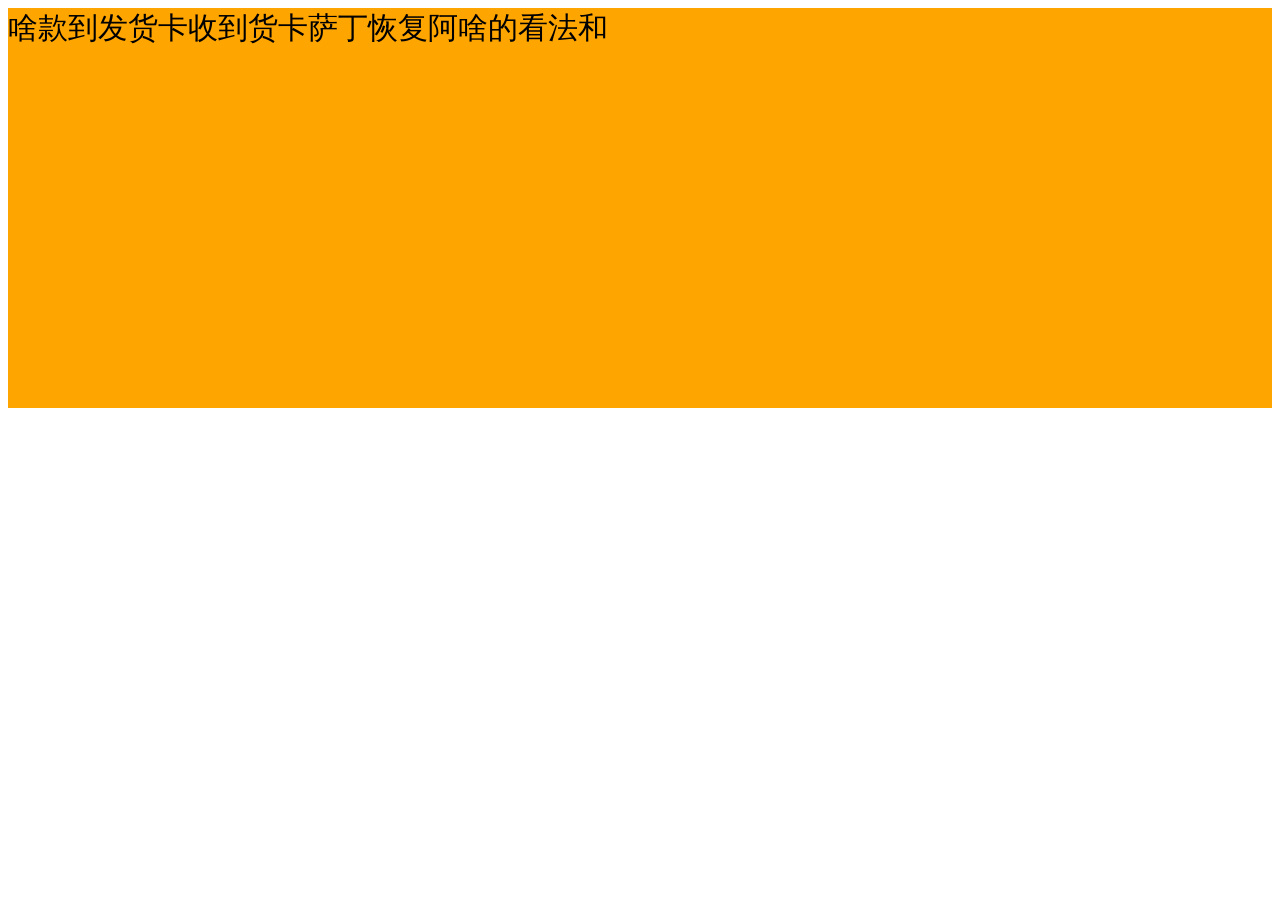
==== test.html @ 4d2e92f6 "移动端适配" ====
<!DOCTYPE html>
<html lang="en">

<head>
    <meta charset="UTF-8">
    <!-- <meta name="viewport" content="width=device-width, initial-scale=1.0"> -->
    <meta http-equiv="X-UA-Compatible" content="ie=edge">
    <title>Document</title>
</head>
<style>
    html {
        font-size: 10px;
    }
    
    .test {
        height: 40rem;
        width: 100%;
        background-color: orange;
        font-size: 3rem;
    }
</style>

<body>
    <div class="test">啥款到发货卡收到货卡萨丁恢复阿啥的看法和</div>
</body>

</html>
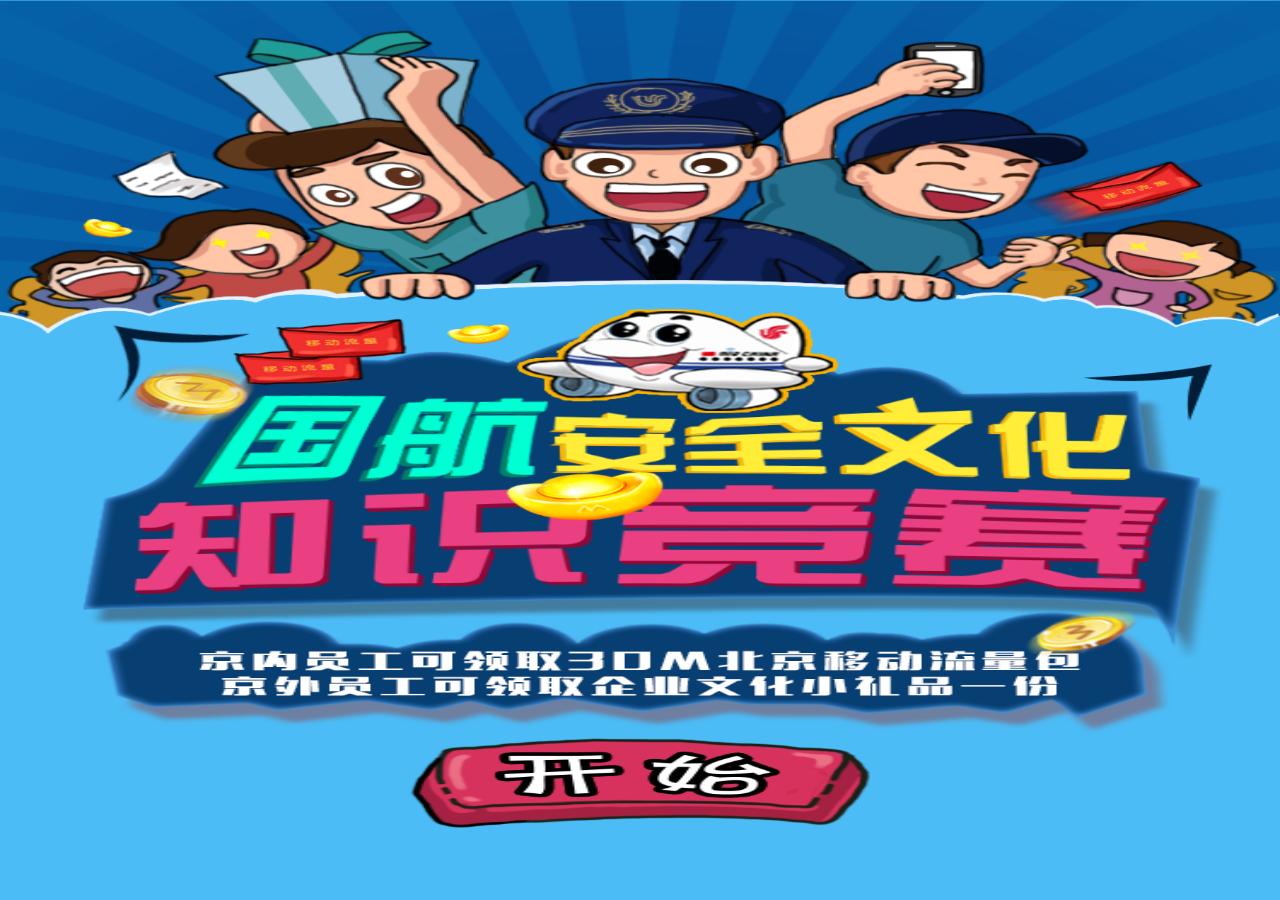
==== commit e57cf411: "rem移动端适配的例子" ====
--- a/test.html
+++ b/test.html
@@ -3,25 +3,387 @@
 
 <head>
     <meta charset="UTF-8">
-    <!-- <meta name="viewport" content="width=device-width, initial-scale=1.0"> -->
-    <meta http-equiv="X-UA-Compatible" content="ie=edge">
-    <title>Document</title>
+    <meta content="width=device-width, initial-scale=1.0, maximum-scale=1.0, minimum-scale=1.0, user-scalable=0,maximum-scale=1, user-scalable=no" name="viewport">
+    <script src="./lib/jquery-3.1.1.min.js"></script>
+    <script src="./lib/swiper-3.4.1.min.js"></script>
+    <link rel="stylesheet" href="./lib/swiper-3.4.1.min.css" type="text/css">
+    <link rel="stylesheet" href="./css/main.1.css" type="text/css">
+    <title>国航安全文化知识竞赛</title>
 </head>
-<style>
-    html {
-        font-size: 10px;
-    }
-    
-    .test {
-        height: 40rem;
-        width: 100%;
-        background-color: orange;
-        font-size: 3rem;
-    }
-</style>
 
 <body>
-    <div class="test">啥款到发货卡收到货卡萨丁恢复阿啥的看法和</div>
+    <div class="swiper-container" style="height: 100%;width: 100%;">
+        <div class="swiper-wrapper">
+            <div class="swiper-slide swiper-no-swiping container">
+                <div class="home">
+                    <img src="./images/home.jpg" alt="waiting">
+                    <img class="begin" id="begin" src="./images/begin.png" alt="waiting">
+                </div>
+            </div>
+            <div class="swiper-slide swiper-no-swiping container">
+                <div class="person">
+                    <img src="./images/person.png" alt="waiting">
+                    <span class="question">国航的首要使命是什么？</span>
+                </div>
+                <div class="center">
+                    <!-- <span class="pageCount">1/5</span> -->
+                    <img class="pop" src="./images/pop1.png" alt="waiting">
+                    <img class="next" src="./images/next.png" alt="waiting">
+                    <div class="answer">
+                        <span class="answer_item" index="1-1">A.我要飞得更高</span>
+                        <span class="answer_item" index="1-2">B.安全第一</span>
+                        <span class="answer_item" index="1-3">C.题目不是告诉正确答案了嘛!:什么</span>
+                    </div>
+                </div>
+                <div class="bottom">
+                    <img src="./images/bottom.png" alt="waiting">
+                </div>
+                <div class="bottom-text msg">
+                </div>
+            </div>
+            <div class="swiper-slide swiper-no-swiping container">
+                <div class="person">
+                    <img src="./images/person.png" alt="waiting">
+                    <span class="question">"三坚持四严一保证"里面的"四严"指的是什么？</span>
+                </div>
+                <div class="center">
+                    <!-- <span class="pageCount">2/5</span> -->
+                    <img class="pop" src="./images/pop2.png" alt="waiting">
+                    <img class="next" src="./images/next.png" alt="waiting">
+                    <div class="answer">
+                        <span class="answer_item" index="2-1">A.严密的组织、严格的训练、严明的纪律、严谨的作风</span>
+                        <span class="answer_item" index="2-2">B.严密的组织、严格的训练、严明的纪律、严酷的作风</span>
+                        <span class="answer_item" index="2-3">C.严实、严密、严苛、颜值</span>
+                    </div>
+                </div>
+                <div class="bottom">
+                    <img src="./images/bottom.png" alt="waiting">
+                </div>
+                <div class="bottom-text msg">
+                </div>
+            </div>
+            <div class="swiper-slide swiper-no-swiping container">
+                <div class="person">
+                    <img src="./images/person.png" alt="waiting">
+                    <span class="question">为什么飞机上不能用手机？</span>
+                </div>
+                <div class="center">
+                    <!-- <span class="pageCount">3/5</span> -->
+                    <img class="pop" src="./images/pop3.png" alt="waiting">
+                    <img class="next" src="./images/next.png" alt="waiting">
+                    <div class="answer">
+                        <span class="answer_item" index="3-1">A.电磁波会干扰飞机导航</span>
+                        <span class="answer_item" index="3-2">B.使用手机会打扰到其他乘客</span>
+                        <span class="answer_item" index="3-3">C.拒绝各种姿势的自拍</span>
+                    </div>
+                </div>
+                <div class="bottom">
+                    <img src="./images/bottom.png" alt="waiting">
+                </div>
+                <div class="bottom-text msg">
+                </div>
+            </div>
+            <div class="swiper-slide swiper-no-swiping container">
+                <div class="person">
+                    <img src="./images/person.png" alt="waiting">
+                    <span class="question">国内航班能随身携带多少液体化妆品？</span>
+                </div>
+                <div class="center">
+                    <!--  <span class="pageCount">4/5</span> -->
+                    <img class="pop" src="./images/pop4.png" alt="waiting">
+                    <img class="next" src="./images/next.png" alt="waiting">
+                    <div class="answer">
+                        <span class="answer_item" index="4-1">A.只要你的行李包能装下，谁管你</span>
+                        <span class="answer_item" index="4-2">B.容积不能超过100ml</span>
+                        <span class="answer_item" index="4-3">C.糙汉一枚，从不关注</span>
+                    </div>
+                </div>
+                <div class="bottom">
+                    <img src="./images/bottom.png" alt="waiting">
+                </div>
+                <div class="bottom-text msg">
+                </div>
+            </div>
+            <div class="swiper-slide swiper-no-swiping container">
+                <div class="person">
+                    <img src="./images/person.png" alt="waiting">
+                    <span class="question">5周岁到12周岁的孩子单独乘机怎么办？</span>
+                </div>
+                <div class="center">
+                    <!--  <span class="pageCount">5/5</span> -->
+                    <img class="pop" src="./images/pop5.png" alt="waiting">
+                    <img class="next" src="./images/next.png" alt="waiting">
+                    <div class="answer">
+                        <span class="answer_item" index="5-1">A.委托给一个最漂亮的空姐帮忙照顾</span>
+                        <span class="answer_item" index="5-2">B.申请办理无人陪伴服务</span>
+                        <span class="answer_item" index="5-3">C.任孩子自由飞翔，锻炼TA自理能力的时候到了</span>
+                    </div>
+                </div>
+                <div class="bottom">
+                    <img src="./images/bottom.png" alt="waiting">
+                </div>
+                <div class="bottom-text msg">
+                </div>
+            </div>
+            <div class="swiper-slide swiper-no-swiping container" id="1">
+                <img src="./images/child.png" class="bg" style="width:100%; height:100%;">
+                <div class="div_again">
+                    <img src="./images/again.png" class="btn_again">
+                </div>
+                <div>
+                    <img src="./images/bottom.png" class="line">
+                </div>
+            </div>
+
+            <div class="swiper-slide swiper-no-swiping container" id="2">
+                <img src="./images/fly.png" class="bg" style="width:100%; height:100%;">
+                <div class="div_again">
+                    <img src="./images/again.png" class="btn_again">
+                </div>
+                <div>
+                    <img src="./images/bottom.png" class="line">
+                </div>
+            </div>
+
+            <div class="swiper-slide swiper-no-swiping container" id="3">
+                <img src="./images/talent.png" class="bg" style="width:100%; height:100%;">
+                <div>
+                    <img src="./images/receive.png" class="btn_receive">
+                    <img src="./images/bottom.png" class="line">
+                </div>
+            </div>
+
+            <div class="swiper-slide swiper-no-swiping container" id="4">
+                <img src="./images/out-in.png" class="bg" style="width:100%; height:100%;">
+                <div class="out_or_in">
+                    <img src="./images/in.png" id="btn_in">
+                    <img src="./images/out.png" id="btn_out">
+                </div>
+                <div class="out_person">
+                    <img src="./images/kuang.png" class="choose">
+                    <div class="out_pic_box">
+                        <div class="out_pic"><img src="./images/1p.png" class="out_pics" index="西南分公司(含贵州、西藏分公司)"></div>
+                        <div class="out_pic"><img src="./images/2p.png" class="out_pics" index="浙江分公司(含温州分公司)"></div>
+                        <div class="out_pic">
+                            <img src="./images/3p.png" class="out_pics" index="重庆分公司">
+                            <img src="./images/4p.png" class="out_pics" index="天津分公司">
+                        </div>
+                        <div class="out_pic">
+                            <img src="./images/5p.png" class="out_pics" index="上海分公司">
+                            <img src="./images/6p.png" class="out_pics" index="湖北分公司">
+                        </div>
+                        <div class="out_pic">
+                            <img src="./images/7p.png" class="out_pics" index="深圳分公司">
+                            <img src="./images/8p.png" class="out_pics" index="山东分公司">
+                        </div>
+                        <div class="out_pic">
+                            <img src="./images/9p.png" class="out_pics" index="大连分公司">
+                            <img src="./images/10p.png" class="out_pics" index="内蒙古分公司">
+                        </div>
+                        <div class="out_pic"><img src="./images/11p.png" class="out_pics" index="澳门航空"></div>
+                        <div class="out_pic"><img src="./images/12p.png" class="out_pics" index="商委所属的各营业部及航站"></div>
+                    </div>
+                </div>
+            </div>
+
+
+            <div class="swiper-slide swiper-no-swiping container" id="inputPage">
+                <div class="div_input">
+                    <img src="./images/input.png" class="btn_input">
+                </div>
+                <div class="div_input">
+                    <form action="<%=basePath%>submit_detail.action?userNum=<%=userNum%>#inputPage" method="post" id="form">
+                        <input type="hidden" name="formData.userNum" value="<%=userNum%>" />
+                        <input type="text" id="phone" name="formData.phoneNum" class="input" placeholder="请输入11位中国移动手机号码 "></input>
+                    </form>
+                </div>
+                <img src="./images/littleperson.png" style="width:100%; height:80%;">
+                <div class="div_errorMsg">
+                    <p class="errorMsg" id="errorMsg">${errorMsg}</p>
+                </div>
+                <div class="div_sure">
+                    <img src="./images/sure.png" class="btn_sure" id="doSubmit">
+                </div>
+                <div>
+                    <img src="./images/bottom.png" class="line">
+                </div>
+            </div>
+
+            <div class="swiper-slide swiper-no-swiping container" id="inputPage2">
+                <div style="position: relative;width: 100%;height: 20%;">
+                    <form action="<%=basePath%>submit2_detail.action?userNum=<%=userNum%>#inputPage2" method="post" id="form2">
+                        <div class="div_input1">
+                            <img src="./images/input.png" class="btn_input1">
+                        </div>
+                        <div class="div_input1">
+                            <input type="text" id="userName2" name="formData2.userName" class="input" placeholder="请输入您的姓名 " value="${formData2.userName }"></input>
+                        </div>
+                        <div class="div_input2">
+                            <img src="./images/input.png" class="btn_input2">
+                        </div>
+                        <div class="div_input2">
+                            <input type="hidden" name="formData2.userNum" value="<%=userNum%>" />
+                            <input id="area" type="hidden" name="formData2.area" value="${formData2.area}" />
+                            <input type="text" id="phone2" name="formData2.phoneNum" class="input" placeholder="请输入11位中国移动手机号码  " value="${formData2.phoneNum}"></input>
+                        </div>
+                    </form>
+                </div>
+                <div style="position: relative;width: 100%;height: 60%;">
+                    <img src="./images/littleperson.png" style="width:100%;height:100%;">
+                </div>
+                <div class="div_errorMsg">
+                    <p class="errorMsg" id="errorMsg2">${errorMsg2}</p>
+                </div>
+                <div class="div_sure">
+                    <img src="./images/sure.png" class="btn_sure" id="doSubmit2">
+                </div>
+                <div>
+                    <img src="./images/bottom.png" class="line">
+                </div>
+            </div>
+
+
+        </div>
+
+        <script>
+            var answer = [];
+            var index = '';
+            $(".answer_item").click(function() {
+                $(".answer_item").css('color', '#bf2b2b');
+                $(this).css('color', 'black');
+                index = $(this).attr("index");
+            });
+            var mySwiper = new Swiper('.swiper-container', {
+                direction: 'vertical',
+            })
+            $('#begin').click(function() {
+                mySwiper.slideNext();
+            })
+            $('.next').click(function() {
+                if (index == '') {
+                    showMsg("请选择一个答案", this);
+                } else {
+                    answer.push(index);
+                    if (answer.length == 5) {
+                        var num = correctQuesNum(answer);
+                        if (num <= 2) {
+                            mySwiper.slideTo(6, 100, false);
+                        } else if (num == 3 || num == 4) {
+                            mySwiper.slideTo(7, 100, false);
+                        } else if (num == 5) {
+                            mySwiper.slideTo(8, 0, false);
+                        }
+                    } else {
+                        mySwiper.slideNext();
+                        index = '';
+                    }
+                }
+            })
+            $('.btn_receive').click(function() {
+                mySwiper.slideNext();
+            })
+
+            /******************by shen************ *******/
+            $('#btn_in').click(function() {
+                mySwiper.slideNext();
+            })
+
+            $('#btn_out').click(function() {
+                $('.out_person').css('display', 'block');
+            })
+
+            $('.out_pics').click(function(event) {
+                var $target = $(event.currentTarget);
+                var $area = $("#area");
+                var sub = $target.attr("index");
+                $area.val(sub);
+                mySwiper.slideTo(11, 100, false);
+            })
+
+            /* 
+            1 西南分公司（贵州和西藏）
+            2 浙江分公司（含温州分公司）
+            3 重庆分公司
+            4 天津分公司
+            5 上海
+            6 湖北
+            7 深证
+            8 山东
+            9 大连
+            10 内蒙古
+
+
+
+             */
+            /******************by end************ *******/
+
+            /* $('.btn_sure').click(function () {
+                mySwiper.slideNext();
+            }) */
+            $(".btn_again").click(function() {
+                answer = [];
+                index = '';
+                mySwiper.slideTo(1, 0, false);
+            })
+            $("#doSubmit").click(function() {
+                var phoneNum = $.trim($("#phone").val());
+                if (new RegExp("^[1]\\d{10}$").test(phoneNum)) {
+                    $("#form").submit();
+                } else {
+                    showErrorMsg("手机号码格式有误，请重新输入");
+                }
+            });
+            $("#doSubmit2").click(function() {
+                var phoneNum = $.trim($("#phone2").val());
+                var name = $.trim($("#userName2").val());
+                if (name === "") {
+                    showErrorMsg2("姓名不能为空");
+                    return;
+                }
+                if (!new RegExp("^[1]\\d{10}$").test(phoneNum)) {
+                    showErrorMsg2("手机号码格式有误，请重新输入");
+                    return;
+                }
+                $("#form2").submit();
+            });
+
+            function showMsg(msg, n) {
+                if ($(n).parent('.center').siblings('.msg').length > 0) {
+                    $(n).parent('.center').siblings('.msg').html("");
+                    $(n).parent('.center').siblings('.msg').append(msg);
+                }
+            }
+
+            function showErrorMsg(msg) {
+                $("#errorMsg").html("");
+                $("#errorMsg").append(msg);
+            }
+
+            function showErrorMsg2(msg) {
+                $("#errorMsg2").html("");
+                $("#errorMsg2").append(msg);
+            }
+
+            function correctQuesNum(arr) {
+                var count = 0;
+                if (arr[0] == '1-2') {
+                    count = count + 1;
+                }
+                if (arr[1] == '2-1') {
+                    count = count + 1;
+                }
+                if (arr[2] == '3-1') {
+                    count = count + 1;
+                }
+                if (arr[3] == '4-2') {
+                    count = count + 1;
+                }
+                if (arr[4] == '5-2') {
+                    count = count + 1;
+                }
+                return count;
+            };
+        </script>
 </body>
 
 </html>
--- a/css/main.1.css
+++ b/css/main.1.css
@@ -0,0 +1,78 @@
+html,
+body {
+    height: 100%;
+    width: 100%;
+    margin: 0 0;
+    padding: 0 0;
+}
+
+@font-face {
+    font-family: wawaFont;
+    src: url('../lib/wawa.TTF');
+}
+
+.swiper-slide {
+    background: rgba(51, 169, 230, 1);
+}
+
+.container {
+    position: relative;
+}
+
+.home {
+    width: 100%;
+    height: 100%;
+    text-align: center;
+}
+
+.home img {
+    width: 100%;
+    height: 100%;
+}
+
+.person {
+    width: 100%;
+    height: 40%;
+    text-align: center;
+    position: relative;
+}
+
+.person img {
+    height: 240%;
+    width: 100%;
+}
+
+.bottom {
+    width: 100%;
+    height: 10%;
+    position: absolute;
+    bottom: -2%;
+}
+
+.bottom img {
+    width: 100%;
+    height: 80%;
+}
+
+.bottom-text {
+    width: 100%;
+    position: absolute;
+    bottom: 5px;
+    text-align: center;
+    font-family: wawaFont;
+}
+
+.center {
+    width: 100%;
+    height: 50%;
+    text-align: center;
+    position: relative;
+}
+
+img.begin {
+    position: absolute;
+    width: 36%;
+    height: 10%;
+    bottom: 8%;
+    left: 32%;
+}
